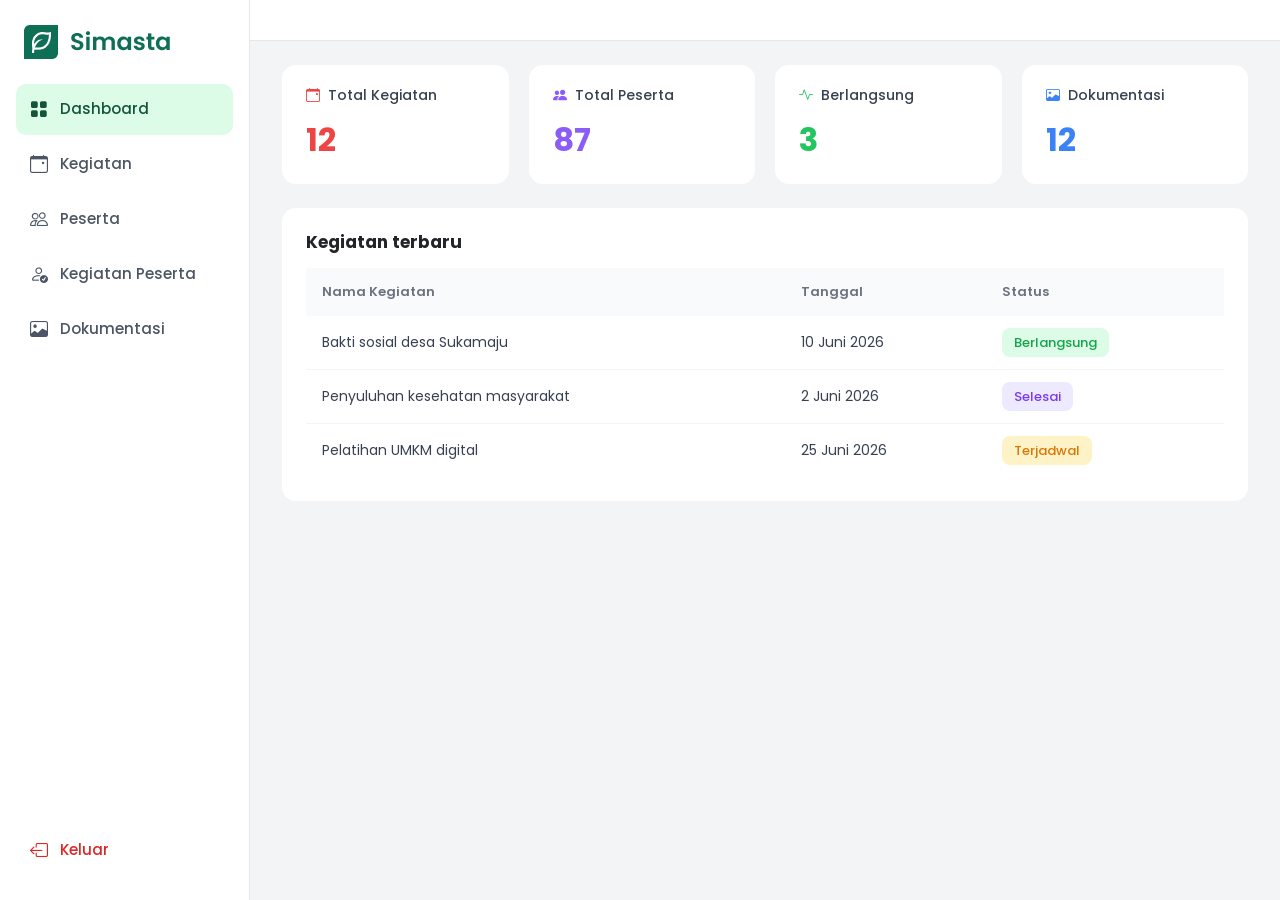
==== dashboard.html @ 57d7a470 "first commit - frontend SIMASTA" ====
<!doctype html>
<html lang="id">
  <head>
    <meta charset="UTF-8" />
    <meta name="viewport" content="width=device-width, initial-scale=1.0" />
    <title>Dashboard - SIMASTA</title>

    <!-- Bootstrap 5 CSS -->
    <link
      href="https://cdn.jsdelivr.net/npm/bootstrap@5.3.3/dist/css/bootstrap.min.css"
      rel="stylesheet"
    />

    <!-- Bootstrap Icons -->
    <link
      rel="stylesheet"
      href="https://cdn.jsdelivr.net/npm/bootstrap-icons@1.11.3/font/bootstrap-icons.css"
    />

    <!-- Google Fonts - Poppins -->
    <link rel="preconnect" href="https://fonts.googleapis.com" />
    <link
      href="https://fonts.googleapis.com/css2?family=Poppins:wght@400;500;600;700;800&display=swap"
      rel="stylesheet"
    />

    <!-- Custom CSS -->
    <link rel="stylesheet" href="css/dashboard.css" />
  </head>
  <body>
    <div class="d-flex">
      <!-- SIDEBAR -->
      <aside class="sidebar">
        <div class="sidebar-logo">
          <img
            src="assets/logo-sidebar.png"
            alt="Logo Simasta"
            class="sidebar-logo-img"
          />
        </div>

        <nav class="sidebar-menu">
          <a href="dashboard.html" class="menu-item active">
            <i class="bi bi-grid-fill"></i> Dashboard
          </a>
          <a href="kegiatan.html" class="menu-item">
            <i class="bi bi-calendar-event"></i> Kegiatan
          </a>
          <a href="peserta.html" class="menu-item">
            <i class="bi bi-people"></i> Peserta
          </a>
          <a href="kegiatan-peserta.html" class="menu-item">
            <i class="bi bi-person-check"></i> Kegiatan Peserta
          </a>
          <a href="dokumentasi.html" class="menu-item">
            <i class="bi bi-image"></i> Dokumentasi
          </a>
        </nav>

        <a href="index.html" class="menu-item logout-item">
          <i class="bi bi-box-arrow-left"></i> Keluar
        </a>
      </aside>

      <!-- MAIN CONTENT -->
      <main class="main-content">
        <!-- TOPBAR -->
          <div class="topbar"></div>

        <!-- STAT CARDS -->
        <div class="stats-row">
          <div class="stat-card">
            <div class="stat-label">
              <i class="bi bi-calendar-event" style="color: #ef4444"></i> Total
              Kegiatan
            </div>
            <div id="totalKegiatan" class="stat-value" style="color: #ef4444">12</div>
          </div>

          <div class="stat-card">
            <div class="stat-label">
              <i class="bi bi-people-fill" style="color: #8b5cf6"></i> Total
              Peserta
            </div>
            <div class="stat-value" style="color: #8b5cf6">87</div>
          </div>

          <div class="stat-card">
            <div class="stat-label">
              <i class="bi bi-activity" style="color: #22c55e"></i> Berlangsung
            </div>
            <div id="totalBerlangsung" class="stat-value" style="color: #22c55e">3</div>
          </div>

          <div class="stat-card">
            <div class="stat-label">
              <i class="bi bi-image" style="color: #3b82f6"></i> Dokumentasi
            </div>
            <div id="totalDokumentasi" class="stat-value" style="color: #3b82f6">12</div>
          </div>
        </div>

        <!-- TABEL KEGIATAN TERBARU -->
        <div class="table-card">
          <h5 class="table-title">Kegiatan terbaru</h5>

          <table class="custom-table">
            <thead>
              <tr>
                <th>Nama Kegiatan</th>
                <th>Tanggal</th>
                <th>Status</th>
              </tr>
            </thead>
            <tbody id="kegiatanTerbaru">
              <tr>
                <td>Bakti sosial desa Sukamaju</td>
                <td>10 Juni 2026</td>
                <td>
                  <span class="badge-status badge-berlangsung"
                    >Berlangsung</span
                  >
                </td>
              </tr>
              <tr>
                <td>Penyuluhan kesehatan masyarakat</td>
                <td>2 Juni 2026</td>
                <td><span class="badge-status badge-selesai">Selesai</span></td>
              </tr>
              <tr>
                <td>Pelatihan UMKM digital</td>
                <td>25 Juni 2026</td>
                <td>
                  <span class="badge-status badge-terjadwal">Terjadwal</span>
                </td>
              </tr>
            </tbody>
          </table>
        </div>
      </main>
    </div>

    <!-- Bootstrap JS -->
    <script src="https://cdn.jsdelivr.net/npm/bootstrap@5.3.3/dist/js/bootstrap.bundle.min.js"></script>

    <script src="js/dashboard.js"></script>
  </body>
</html>
---- css/dashboard.css ----
/* ===================================
   FONT & DASAR
==================================== */
* {
  font-family: "Poppins", sans-serif;
}

body {
  margin: 0;
  background-color: #f3f4f6;
}

/* ===================================
   SIDEBAR
==================================== */
.sidebar {
  width: 250px;
  height: 100vh;
  background-color: #ffffff;
  border-right: 1px solid #e5e7eb;
  display: flex;
  flex-direction: column;
  padding: 24px 16px;
  position: fixed;
}

.sidebar-logo {
  margin-bottom: 24px;
  padding-left: 8px;
}

.sidebar-logo-img {
  max-width: 160px;
}

.sidebar-menu {
  display: flex;
  flex-direction: column;
  gap: 4px;
  flex: 1;
}

.menu-item {
  display: flex;
  align-items: center;
  gap: 12px;
  padding: 12px 14px;
  border-radius: 10px;
  color: #4b5563;
  text-decoration: none;
  font-size: 15px;
  font-weight: 500;
  transition: background-color 0.15s ease;
}

.menu-item i {
  font-size: 18px;
}

.menu-item:hover {
  background-color: #f3f4f6;
}

.menu-item.active {
  background-color: #dcfce7;
  color: #14543b;
}

.logout-item {
  color: #dc2626;
}

/* ===================================
   MAIN CONTENT
==================================== */
.main-content {
  margin-left: 250px;
  width: 100%;
  min-height: 100vh;
}

/* ===================================
   TOPBAR
==================================== */
.topbar {
  background-color: #ffffff;
  padding: 20px 32px;
  display: flex;
  align-items: center;
  justify-content: space-between;
  border-bottom: 1px solid #e5e7eb;
}

.search-box {
  display: flex;
  align-items: center;
  gap: 10px;
  background-color: #ffffff;
  border: 1px solid #d1d5db;
  border-radius: 10px;
  padding: 10px 16px;
  width: 320px;
}

.search-box i {
  color: #9ca3af;
}

.search-box input {
  border: none;
  outline: none;
  font-size: 14px;
  width: 100%;
}

/* ===================================
   STAT CARDS
==================================== */
.stats-row {
  display: flex;
  gap: 20px;
  padding: 24px 32px 0;
}

.stat-card {
  background-color: #ffffff;
  border-radius: 14px;
  padding: 20px 24px;
  flex: 1;
}

.stat-label {
  display: flex;
  align-items: center;
  gap: 8px;
  font-size: 14px;
  color: #374151;
  font-weight: 500;
  margin-bottom: 10px;
}

.stat-value {
  font-size: 32px;
  font-weight: 700;
}

/* ===================================
   TABEL KEGIATAN TERBARU
==================================== */
.table-card {
  background-color: #ffffff;
  border-radius: 14px;
  margin: 24px 32px;
  padding: 24px;
}

.table-title {
  font-weight: 700;
  font-size: 17px;
  margin-bottom: 16px;
}

.custom-table {
  width: 100%;
  border-collapse: collapse;
}

.custom-table thead {
  background-color: #f9fafb;
}

.custom-table th {
  text-align: left;
  padding: 14px 16px;
  font-size: 13px;
  color: #6b7280;
  font-weight: 600;
}

.custom-table td {
  padding: 16px;
  font-size: 14px;
  color: #374151;
  border-bottom: 1px solid #f3f4f6;
}

.custom-table tbody tr:last-child td {
  border-bottom: none;
}

.badge-status {
  padding: 5px 12px;
  border-radius: 8px;
  font-size: 13px;
  font-weight: 500;
}

.badge-berlangsung {
  background-color: #dcfce7;
  color: #16a34a;
}

.badge-selesai {
  background-color: #ede9fe;
  color: #7c3aed;
}

.badge-terjadwal {
  background-color: #fef3c7;
  color: #d97706;
}

/* ===================================
   RESPONSIVE
==================================== */
@media (max-width: 991.98px) {
  .stats-row {
    flex-wrap: wrap;
  }

  .stat-card {
    flex: 1 1 calc(50% - 10px);
  }
}
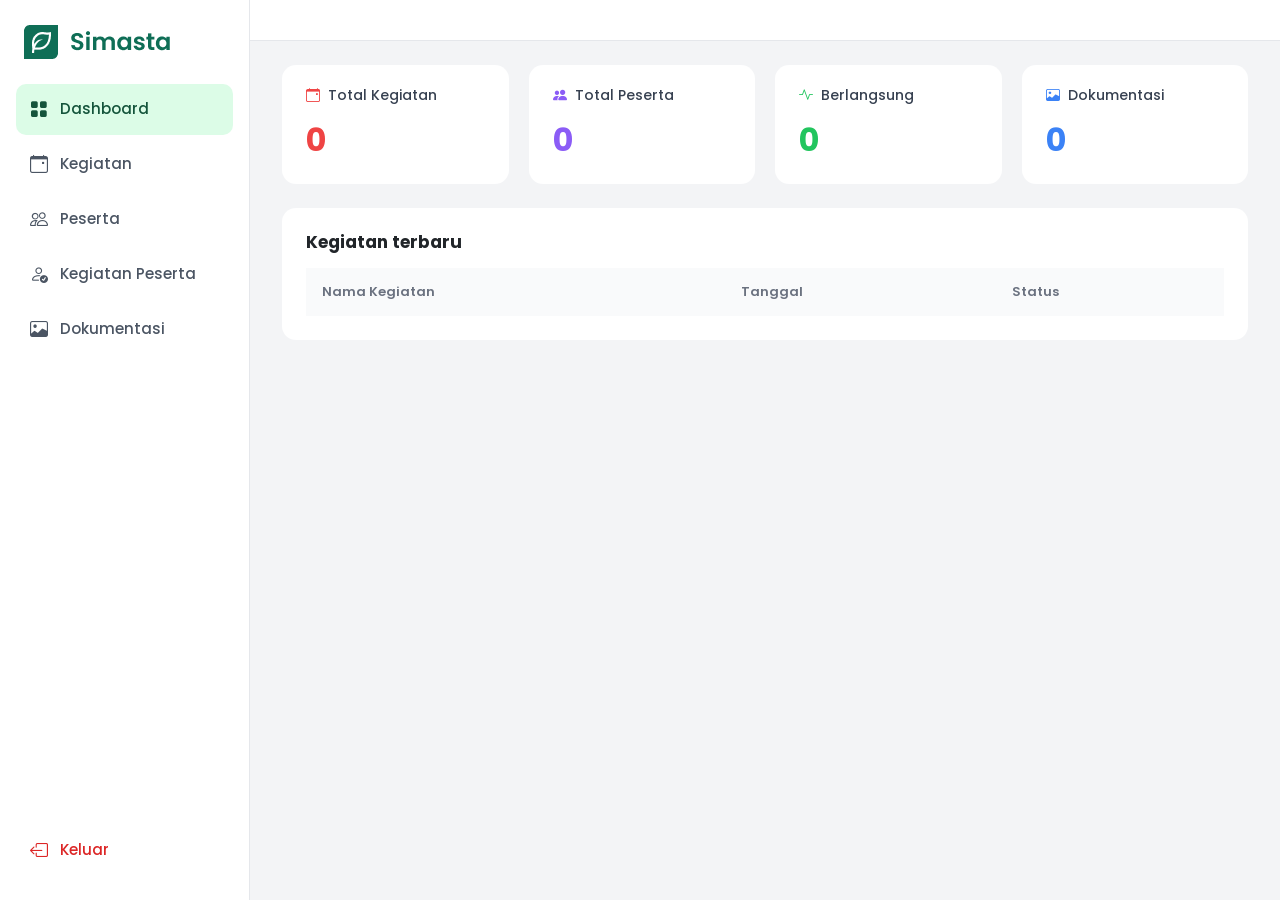
==== commit 1d97e698: "update html, css, js, dan upload serta add readme" ====
--- a/dashboard.html
+++ b/dashboard.html
@@ -26,6 +26,7 @@
 
     <!-- Custom CSS -->
     <link rel="stylesheet" href="css/dashboard.css" />
+    <link rel="stylesheet" href="css/toast.css" />
   </head>
   <body>
     <div class="d-flex">
@@ -65,7 +66,7 @@
       <!-- MAIN CONTENT -->
       <main class="main-content">
         <!-- TOPBAR -->
-          <div class="topbar"></div>
+        <div class="topbar"></div>
 
         <!-- STAT CARDS -->
         <div class="stats-row">
@@ -74,7 +75,9 @@
               <i class="bi bi-calendar-event" style="color: #ef4444"></i> Total
               Kegiatan
             </div>
-            <div id="totalKegiatan" class="stat-value" style="color: #ef4444">12</div>
+            <div id="totalKegiatan" class="stat-value" style="color: #ef4444">
+              0
+            </div>
           </div>
 
           <div class="stat-card">
@@ -82,21 +85,35 @@
               <i class="bi bi-people-fill" style="color: #8b5cf6"></i> Total
               Peserta
             </div>
-            <div class="stat-value" style="color: #8b5cf6">87</div>
+            <div id="totalPeserta" class="stat-value" style="color: #8b5cf6">
+              0
+            </div>
           </div>
 
           <div class="stat-card">
             <div class="stat-label">
               <i class="bi bi-activity" style="color: #22c55e"></i> Berlangsung
             </div>
-            <div id="totalBerlangsung" class="stat-value" style="color: #22c55e">3</div>
+            <div
+              id="totalBerlangsung"
+              class="stat-value"
+              style="color: #22c55e"
+            >
+              0
+            </div>
           </div>
 
           <div class="stat-card">
             <div class="stat-label">
               <i class="bi bi-image" style="color: #3b82f6"></i> Dokumentasi
             </div>
-            <div id="totalDokumentasi" class="stat-value" style="color: #3b82f6">12</div>
+            <div
+              id="totalDokumentasi"
+              class="stat-value"
+              style="color: #3b82f6"
+            >
+              0
+            </div>
           </div>
         </div>
 
@@ -113,27 +130,6 @@
               </tr>
             </thead>
             <tbody id="kegiatanTerbaru">
-              <tr>
-                <td>Bakti sosial desa Sukamaju</td>
-                <td>10 Juni 2026</td>
-                <td>
-                  <span class="badge-status badge-berlangsung"
-                    >Berlangsung</span
-                  >
-                </td>
-              </tr>
-              <tr>
-                <td>Penyuluhan kesehatan masyarakat</td>
-                <td>2 Juni 2026</td>
-                <td><span class="badge-status badge-selesai">Selesai</span></td>
-              </tr>
-              <tr>
-                <td>Pelatihan UMKM digital</td>
-                <td>25 Juni 2026</td>
-                <td>
-                  <span class="badge-status badge-terjadwal">Terjadwal</span>
-                </td>
-              </tr>
             </tbody>
           </table>
         </div>
@@ -142,7 +138,7 @@
 
     <!-- Bootstrap JS -->
     <script src="https://cdn.jsdelivr.net/npm/bootstrap@5.3.3/dist/js/bootstrap.bundle.min.js"></script>
-
+    <script src="js/toast.js"></script>
     <script src="js/dashboard.js"></script>
   </body>
 </html>
--- a/css/dashboard.css
+++ b/css/dashboard.css
@@ -1,6 +1,4 @@
-/* ===================================
-   FONT & DASAR
-==================================== */
+/*FONT & DASAR*/
 * {
   font-family: "Poppins", sans-serif;
 }
@@ -10,9 +8,7 @@
   background-color: #f3f4f6;
 }
 
-/* ===================================
-   SIDEBAR
-==================================== */
+/* SIDEBAR */
 .sidebar {
   width: 250px;
   height: 100vh;
@@ -70,18 +66,14 @@
   color: #dc2626;
 }
 
-/* ===================================
-   MAIN CONTENT
-==================================== */
+/* MAIN CONTENT */
 .main-content {
   margin-left: 250px;
   width: 100%;
   min-height: 100vh;
 }
 
-/* ===================================
-   TOPBAR
-==================================== */
+/* TOPBAR */
 .topbar {
   background-color: #ffffff;
   padding: 20px 32px;
@@ -113,9 +105,7 @@
   width: 100%;
 }
 
-/* ===================================
-   STAT CARDS
-==================================== */
+/* STAT CARDS */
 .stats-row {
   display: flex;
   gap: 20px;
@@ -144,9 +134,7 @@
   font-weight: 700;
 }
 
-/* ===================================
-   TABEL KEGIATAN TERBARU
-==================================== */
+/* TABEL KEGIATAN TERBARU */
 .table-card {
   background-color: #ffffff;
   border-radius: 14px;
@@ -210,9 +198,7 @@
   color: #d97706;
 }
 
-/* ===================================
-   RESPONSIVE
-==================================== */
+/* RESPONSIVE */
 @media (max-width: 991.98px) {
   .stats-row {
     flex-wrap: wrap;
--- a/css/toast.css
+++ b/css/toast.css
@@ -0,0 +1,70 @@
+/* TOAST NOTIFICATION */
+#toastContainer {
+  position: fixed;
+  top: 20px;
+  right: 20px;
+  z-index: 9999;
+  display: flex;
+  flex-direction: column;
+  gap: 10px;
+  max-width: 360px;
+}
+
+.app-toast {
+  display: flex;
+  align-items: flex-start;
+  gap: 10px;
+  padding: 14px 16px;
+  border-radius: 10px;
+  color: #fff;
+  font-size: 14px;
+  font-weight: 500;
+  box-shadow: 0 8px 20px rgba(0, 0, 0, 0.15);
+  opacity: 0;
+  transform: translateX(30px);
+  transition:
+    opacity 0.25s ease,
+    transform 0.25s ease;
+}
+
+.app-toast.show {
+  opacity: 1;
+  transform: translateX(0);
+}
+
+.app-toast.hide {
+  opacity: 0;
+  transform: translateX(30px);
+}
+
+.app-toast i {
+  font-size: 18px;
+  margin-top: 1px;
+}
+
+.app-toast .toast-close {
+  margin-left: auto;
+  cursor: pointer;
+  opacity: 0.8;
+  background: none;
+  border: none;
+  color: #fff;
+  font-size: 16px;
+  line-height: 1;
+}
+
+.app-toast .toast-close:hover {
+  opacity: 1;
+}
+
+.app-toast-success {
+  background: #198754;
+}
+
+.app-toast-error {
+  background: #dc3545;
+}
+
+.app-toast-info {
+  background: #0d6efd;
+}
